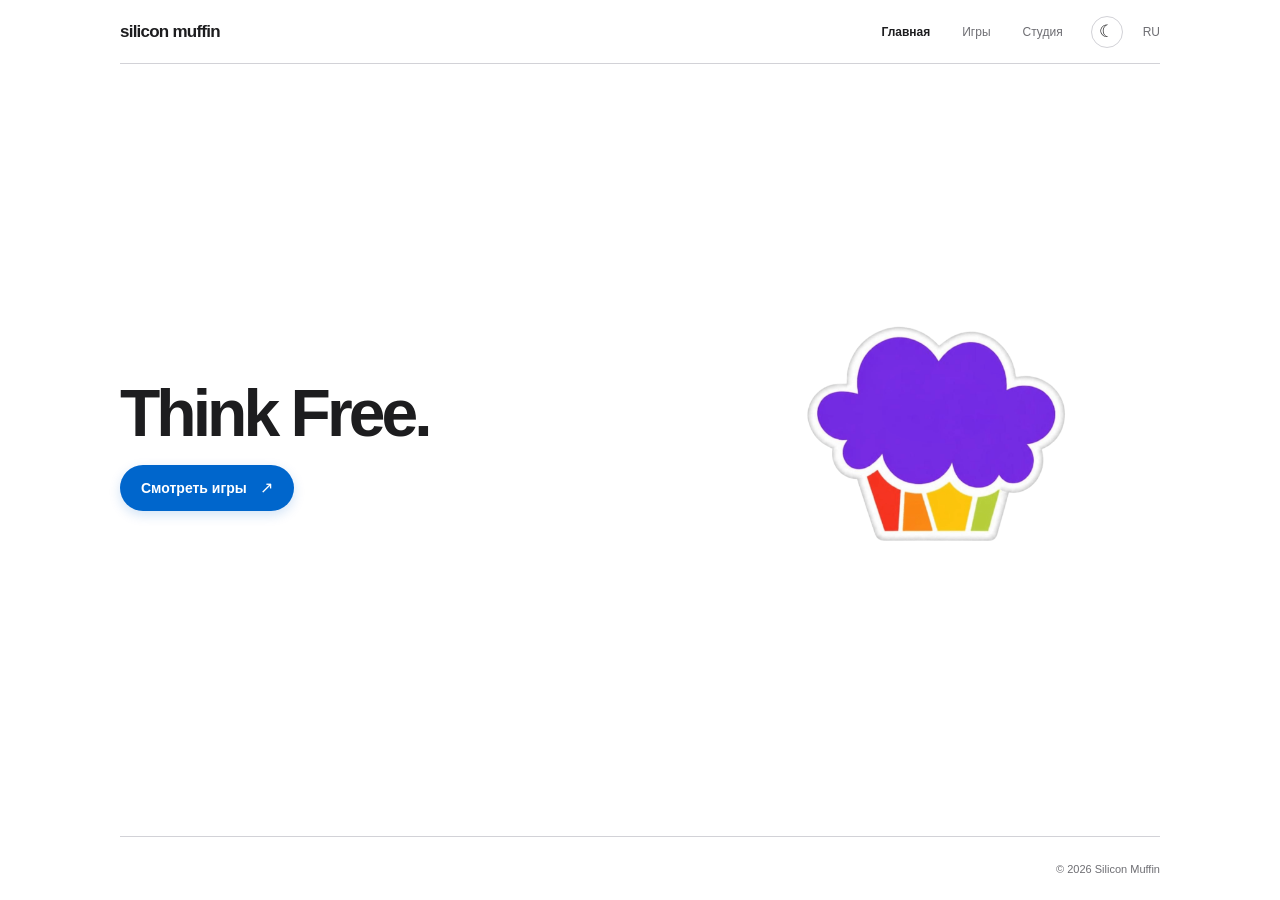
==== index.html @ 3423b03d "Publish Silicon Muffin website" ====
<!doctype html>
<html lang="ru">
<head>
  <meta charset="utf-8">
  <meta name="viewport" content="width=device-width, initial-scale=1">
  <meta name="theme-color" content="#ffffff">
  <meta name="description" content="Silicon Muffin — независимая игровая студия. Think Free.">
  <title>Silicon Muffin — Think Free.</title>
  <link rel="icon" type="image/png" href="/assets/muffin.png">
  <link rel="preload" href="/assets/muffin.png" as="image" type="image/png">
  <link rel="stylesheet" href="/styles.css">
  <script src="/site.js" defer></script>
</head>
<body>
  <header class="site-header" id="top">
    <a class="wordmark" href="/index.html" aria-label="Silicon Muffin — главная">silicon muffin</a>
    <nav aria-label="Основная навигация">
      <a class="active" href="/index.html" data-copy="navHome">Главная</a>
      <a href="/games.html" data-copy="navGames">Игры</a>
      <a href="/about.html" data-copy="navAbout">Студия</a>
    </nav>
    <div class="header-actions">
      <button class="theme-button" id="themeButton" type="button" aria-label="Включить тёмную тему" aria-pressed="false"><span class="theme-icon" aria-hidden="true">☾</span></button>
      <button class="language-button" id="languageButton" type="button" aria-label="Switch to English" aria-pressed="false">RU</button>
    </div>
  </header>

  <main class="home-main">
    <section class="hero" aria-labelledby="heroTitle">
      <div class="hero-copy">
        <h1 id="heroTitle">Think Free.</h1>
        <a class="text-link" href="/games.html"><span data-copy="seeGames">Смотреть игры</span><span aria-hidden="true">↗</span></a>
      </div>
      <div class="hero-art">
        <img src="/assets/muffin.png" alt="Фиолетовый маффин Silicon Muffin" width="520" height="520">
      </div>
    </section>
  </main>

  <footer class="site-footer">
    <span>© <span id="currentYear"></span> Silicon Muffin</span>
  </footer>
</body>
</html>
---- styles.css ----
:root {
  color-scheme: light;
  --ink: #1d1d1f;
  --muted: #6e6e73;
  --line: #d2d2d7;
  --blue: #06c;
  --background: #fff;
  --page-width: 1040px;
}

html[data-theme="dark"] {
  color-scheme: dark;
  --ink: #f5f5f7;
  --muted: #a1a1a6;
  --line: #424245;
  --blue: #2997ff;
  --background: #161617;
}

* { box-sizing: border-box; }
html { scroll-behavior: smooth; scroll-padding-top: 72px; }
body {
  display: flex;
  min-height: 100vh;
  flex-direction: column;
  margin: 0;
  background: var(--background);
  color: var(--ink);
  font-family: -apple-system, BlinkMacSystemFont, "Segoe UI", sans-serif;
  -webkit-font-smoothing: antialiased;
  text-rendering: optimizeLegibility;
}
a { color: inherit; text-decoration: none; }
button { font: inherit; }

.site-header, .site-footer, main { width: min(var(--page-width), calc(100% - 48px)); margin-inline: auto; }
.site-header {
  display: flex;
  flex: 0 0 auto;
  align-items: center;
  justify-content: space-between;
  height: 64px;
  border-bottom: 1px solid var(--line);
}
.wordmark { font-size: 17px; font-weight: 650; letter-spacing: -.045em; }
.site-header nav { display: flex; gap: 32px; margin-left: auto; margin-right: 28px; }
.site-header nav a, .language-button { color: var(--muted); font-size: 12px; transition: color .18s ease; }
.site-header nav a:hover, .language-button:hover, .site-header nav a.active { color: var(--ink); }
.site-header nav a.active { font-weight: 600; }
.language-button { padding: 7px 0 7px 8px; border: 0; background: none; cursor: pointer; }
.header-actions { display: flex; align-items: center; gap: 12px; }
.theme-button { display: grid; width: 32px; height: 32px; place-items: center; border: 1px solid var(--line); border-radius: 50%; background: transparent; color: var(--ink); cursor: pointer; transition: background .18s ease, border-color .18s ease, transform .18s ease; }
.theme-button:hover { transform: scale(1.06); background: color-mix(in srgb, var(--ink) 6%, transparent); }
.theme-icon { font-size: 17px; line-height: 1; }

.home-main, .content-main { display: flex; flex: 1 0 auto; flex-direction: column; justify-content: center; }
.hero {
  display: grid;
  min-height: 490px;
  grid-template-columns: 1.1fr .9fr;
  align-items: center;
  gap: 20px;
  padding-block: 38px 48px;
}
.hero-copy { position: relative; z-index: 1; }
.eyebrow { margin: 0 0 18px; color: var(--muted); font-size: 12px; letter-spacing: .08em; }
h1, h2, p { margin-top: 0; }
h1 { margin-bottom: 16px; font-size: clamp(42px, 5.3vw, 66px); font-weight: 650; letter-spacing: -.06em; line-height: 1.06; }
.intro { max-width: 390px; margin-bottom: 24px; color: var(--muted); font-size: 17px; line-height: 1.5; }
.text-link { display: inline-flex; min-height: 46px; align-items: center; justify-content: center; gap: 13px; padding: 0 21px; border-radius: 999px; background: var(--blue); color: #fff; font-size: 14px; font-weight: 550; box-shadow: 0 4px 12px rgba(0, 102, 204, .18); transition: transform .18s ease, box-shadow .18s ease, filter .18s ease; }
.text-link:hover { transform: translateY(-1px); filter: brightness(.96); box-shadow: 0 7px 18px rgba(0, 102, 204, .24); }
.text-link span:last-child { font-size: 16px; transition: transform .18s ease; }
.text-link:hover span:last-child { transform: translate(2px, -2px); }
.hero-art { display: grid; min-width: 0; place-items: center; }
.hero-art img { display: block; width: min(100%, 390px); height: auto; object-fit: contain; }

.content-main { padding-block: 72px 100px; }
.page-intro { margin-bottom: 52px; }
.page-intro .eyebrow { margin-bottom: 15px; }
.page-intro h1 { margin-bottom: 13px; }
.page-intro .intro { margin-bottom: 0; }
.project-list { border-top: 1px solid var(--line); }
.project-row { display: flex; align-items: center; justify-content: space-between; gap: 24px; padding-block: 23px; border-bottom: 1px solid var(--line); }
.project-row h2 { margin: 0 0 6px; font-size: 20px; font-weight: 550; letter-spacing: -.03em; }
.project-row p { margin: 0; color: var(--muted); font-size: 14px; }
.project-status { flex: 0 0 auto; color: var(--muted); font-size: 13px; }
.about-main .page-intro { margin-bottom: 42px; }
.team-line { display: flex; align-items: baseline; gap: 36px; padding-top: 20px; border-top: 1px solid var(--line); }
.team-line > span { color: var(--muted); font-size: 13px; }
.team-line p { margin: 0; font-size: 15px; }
.team-line p span { padding-inline: 5px; color: var(--muted); }

.site-footer { display: flex; flex: 0 0 auto; align-items: center; justify-content: flex-end; min-height: 64px; border-top: 1px solid var(--line); color: var(--muted); font-size: 11px; }
.site-footer .wordmark { color: var(--ink); font-size: 14px; }

.site-header, .site-footer, .project-row, .hero-copy, .page-intro { transition: border-color .2s ease, color .2s ease; }

@media (max-width: 640px) {
  .site-header, .site-footer, main { width: calc(100% - 40px); }
  .site-header { height: 58px; }
  .site-header nav { gap: 17px; margin-right: 14px; }
  .site-header nav a, .language-button { font-size: 11px; }
  .header-actions { gap: 9px; }
  .theme-button { width: 30px; height: 30px; }
  .wordmark { font-size: 15px; }
  .hero { min-height: auto; grid-template-columns: 1fr; gap: 5px; padding-block: 55px 40px; }
  .eyebrow { margin-bottom: 14px; }
  h1 { font-size: clamp(42px, 11vw, 58px); }
  .intro { max-width: 360px; font-size: 15px; }
  .hero-art img { width: min(76%, 280px); }
  .text-link { min-height: 44px; padding-inline: 18px; }
  .content-main { justify-content: flex-start; padding-block: 64px 80px; }
  .page-intro { margin-bottom: 39px; }
  .page-intro h1 { font-size: clamp(40px, 10vw, 56px); }
  .project-row { align-items: flex-start; flex-direction: column; gap: 13px; }
  .team-line { align-items: flex-start; flex-direction: column; gap: 12px; }
}

@media (prefers-reduced-motion: reduce) {
  html { scroll-behavior: auto; }
  *, *::before, *::after { transition-duration: .01ms !important; }
}
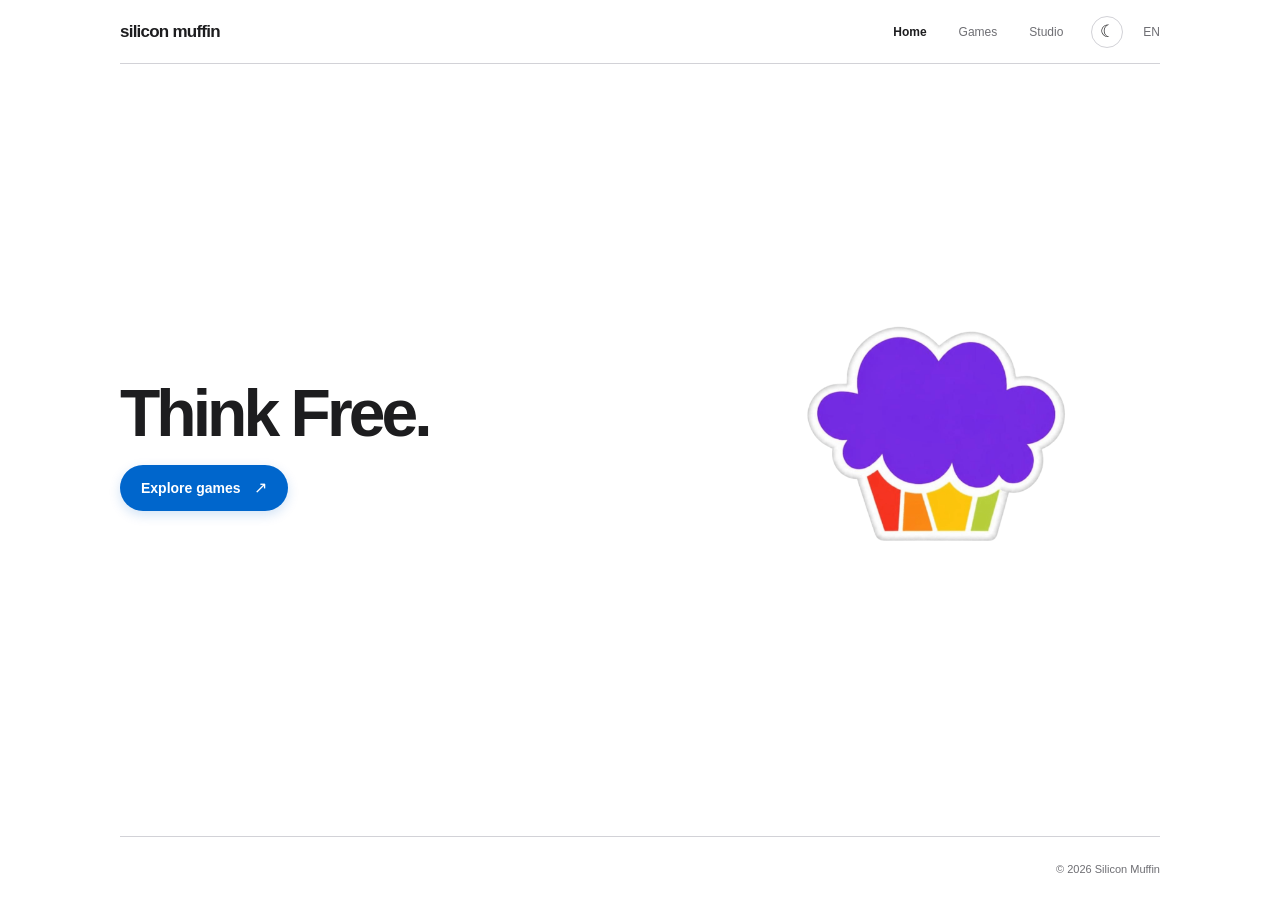
==== commit 5fc567a2: "Set English as the default site language" ====
--- a/index.html
+++ b/index.html
@@ -1,10 +1,10 @@
 <!doctype html>
-<html lang="ru">
+<html lang="en">
 <head>
   <meta charset="utf-8">
   <meta name="viewport" content="width=device-width, initial-scale=1">
   <meta name="theme-color" content="#ffffff">
-  <meta name="description" content="Silicon Muffin — независимая игровая студия. Think Free.">
+  <meta name="description" content="Silicon Muffin — independent game studio. Think Free.">
   <title>Silicon Muffin — Think Free.</title>
   <link rel="icon" type="image/png" href="/assets/muffin.png">
   <link rel="preload" href="/assets/muffin.png" as="image" type="image/png">
@@ -13,15 +13,15 @@
 </head>
 <body>
   <header class="site-header" id="top">
-    <a class="wordmark" href="/index.html" aria-label="Silicon Muffin — главная">silicon muffin</a>
-    <nav aria-label="Основная навигация">
-      <a class="active" href="/index.html" data-copy="navHome">Главная</a>
-      <a href="/games.html" data-copy="navGames">Игры</a>
-      <a href="/about.html" data-copy="navAbout">Студия</a>
+    <a class="wordmark" href="/index.html" aria-label="Silicon Muffin — home">silicon muffin</a>
+    <nav aria-label="Primary navigation">
+      <a class="active" href="/index.html" data-copy="navHome">Home</a>
+      <a href="/games.html" data-copy="navGames">Games</a>
+      <a href="/about.html" data-copy="navAbout">Studio</a>
     </nav>
     <div class="header-actions">
-      <button class="theme-button" id="themeButton" type="button" aria-label="Включить тёмную тему" aria-pressed="false"><span class="theme-icon" aria-hidden="true">☾</span></button>
-      <button class="language-button" id="languageButton" type="button" aria-label="Switch to English" aria-pressed="false">RU</button>
+      <button class="theme-button" id="themeButton" type="button" aria-label="Switch to dark theme" aria-pressed="false"><span class="theme-icon" aria-hidden="true">☾</span></button>
+      <button class="language-button" id="languageButton" type="button" aria-label="Switch to Russian" aria-pressed="false">EN</button>
     </div>
   </header>
 
@@ -29,10 +29,10 @@
     <section class="hero" aria-labelledby="heroTitle">
       <div class="hero-copy">
         <h1 id="heroTitle">Think Free.</h1>
-        <a class="text-link" href="/games.html"><span data-copy="seeGames">Смотреть игры</span><span aria-hidden="true">↗</span></a>
+        <a class="text-link" href="/games.html"><span data-copy="seeGames">Explore games</span><span aria-hidden="true">↗</span></a>
       </div>
       <div class="hero-art">
-        <img src="/assets/muffin.png" alt="Фиолетовый маффин Silicon Muffin" width="520" height="520">
+        <img src="/assets/muffin.png" alt="Purple Silicon Muffin cupcake" width="520" height="520">
       </div>
     </section>
   </main>
--- a/styles.css
+++ b/styles.css
@@ -82,7 +82,8 @@
 .project-list { border-top: 1px solid var(--line); }
 .project-row { display: flex; align-items: center; justify-content: space-between; gap: 24px; padding-block: 23px; border-bottom: 1px solid var(--line); }
 .project-row h2 { margin: 0 0 6px; font-size: 20px; font-weight: 550; letter-spacing: -.03em; }
-.project-row p { margin: 0; color: var(--muted); font-size: 14px; }
+.project-demo { display: inline-flex; align-items: center; gap: 5px; color: var(--blue); font-size: 14px; transition: opacity .18s ease; }
+.project-demo:hover { opacity: .72; }
 .project-status { flex: 0 0 auto; color: var(--muted); font-size: 13px; }
 .about-main .page-intro { margin-bottom: 42px; }
 .team-line { display: flex; align-items: baseline; gap: 36px; padding-top: 20px; border-top: 1px solid var(--line); }
